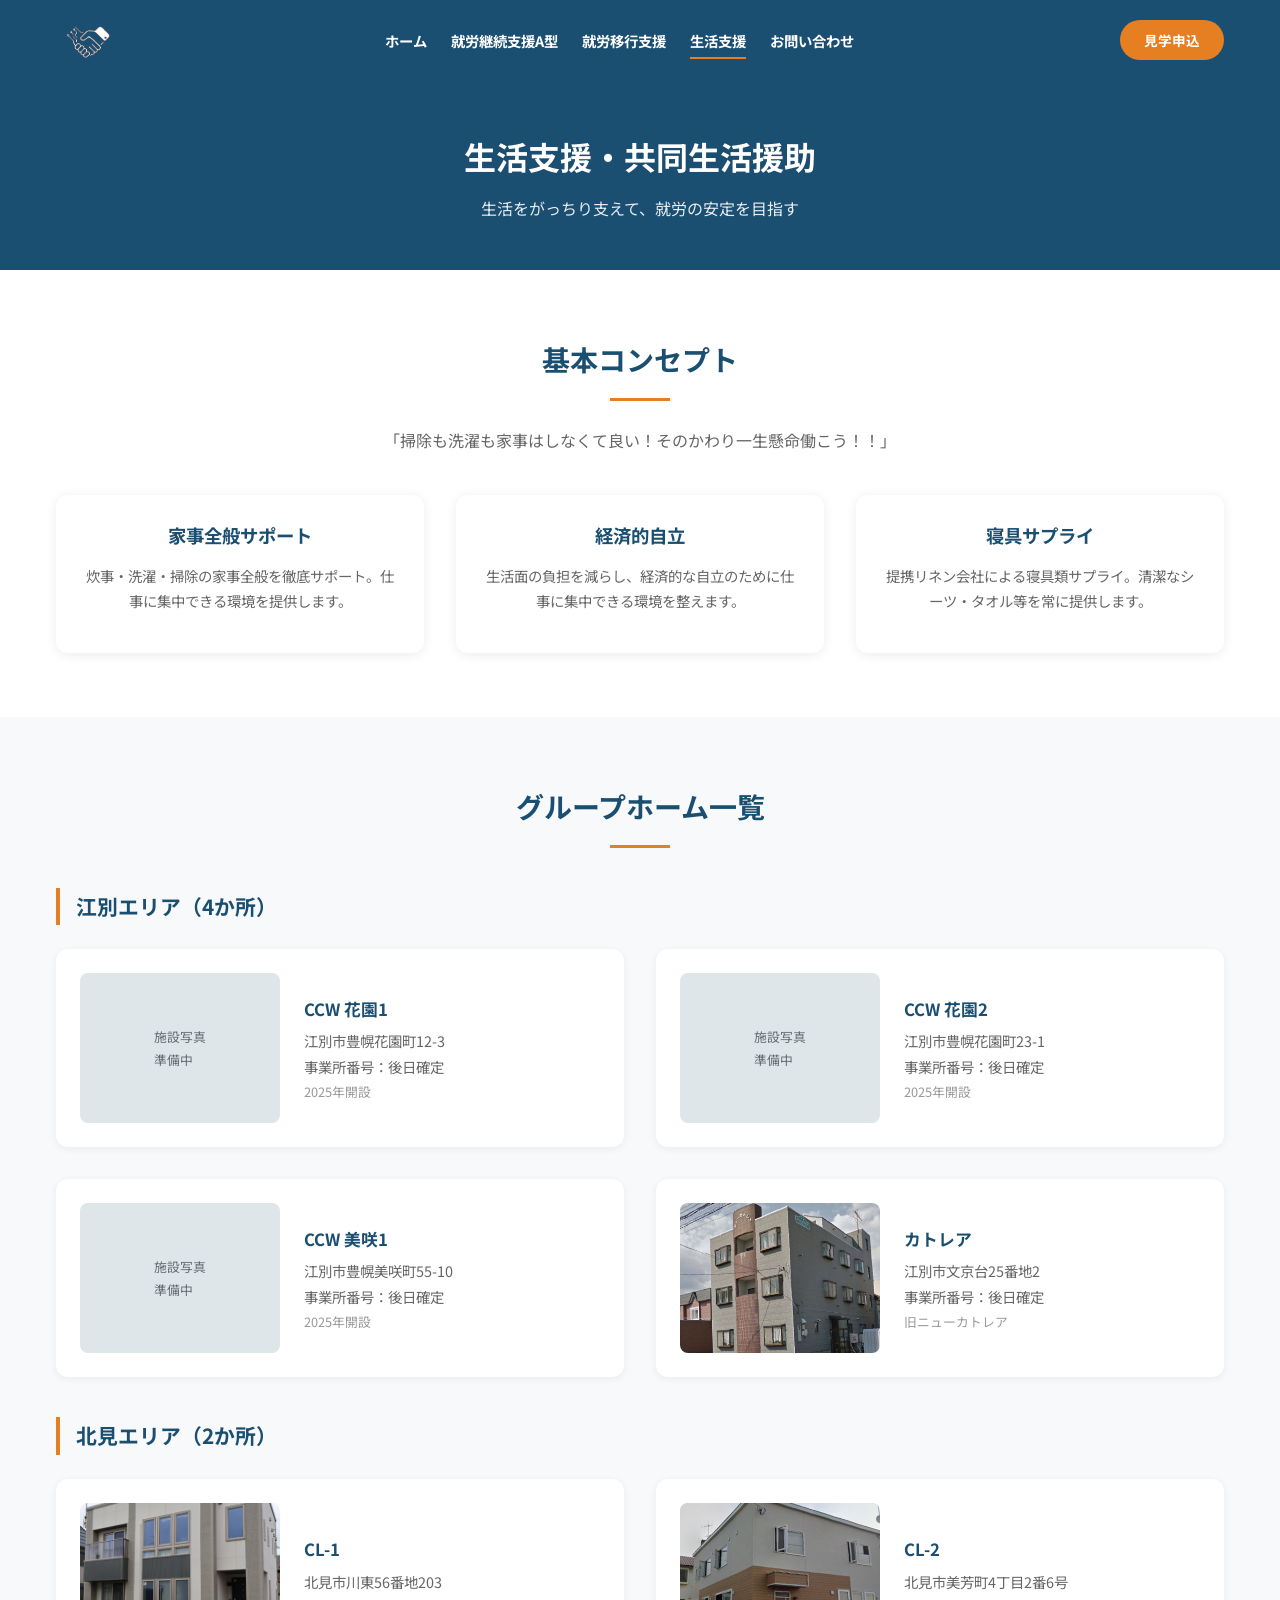
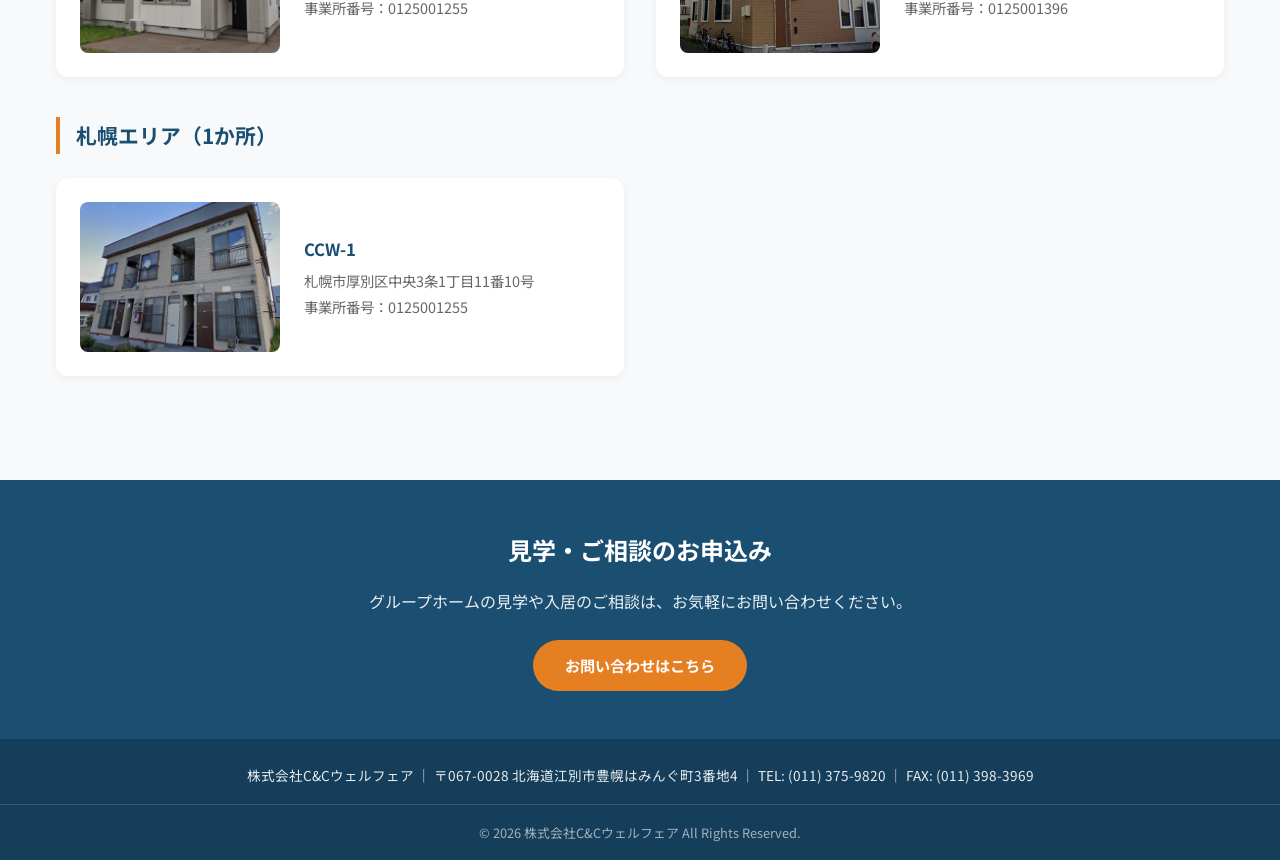
==== living.html @ 9853f087 "Add files via upload" ====
<!DOCTYPE html>
<html lang="ja">
<head>
  <meta charset="UTF-8">
  <meta name="viewport" content="width=device-width, initial-scale=1.0">
  <meta name="description" content="生活支援・共同生活援助 - 江別・北見・札幌エリアの全7か所のグループホームで安心の生活をサポート。">
  <title>生活支援・共同生活援助 | 株式会社C&Cウェルフェア</title>
  <link rel="preconnect" href="https://fonts.googleapis.com">
  <link rel="preconnect" href="https://fonts.gstatic.com" crossorigin>
  <link href="https://fonts.googleapis.com/css2?family=Noto+Sans+JP:wght@400;700&display=swap" rel="stylesheet">
  <link rel="stylesheet" href="css/style.css">
</head>
<body>

  <!-- ===== ヘッダー ===== -->
  <header class="site-header">
    <div class="header-inner container">
      <a href="index.html" class="site-logo">
        <img src="images/logo-icon.png" alt="C&Cウェルフェア">
      </a>
      <nav class="global-nav">
        <ul class="global-nav__list">
          <li><a href="index.html" class="global-nav__link">ホーム</a></li>
          <li><a href="a-type.html" class="global-nav__link">就労継続支援A型</a></li>
          <li><a href="transition.html" class="global-nav__link">就労移行支援</a></li>
          <li><a href="living.html" class="global-nav__link">生活支援</a></li>
          <li><a href="contact.html" class="global-nav__link">お問い合わせ</a></li>
        </ul>
      </nav>
      <a href="contact.html" class="btn-primary header-cta">見学申込</a>
      <button class="mobile-menu-toggle" aria-label="メニューを開く" aria-expanded="false">
        <span></span><span></span><span></span>
      </button>
    </div>
    <nav class="mobile-nav" aria-hidden="true">
      <ul class="mobile-nav__list">
        <li><a href="index.html">ホーム</a></li>
        <li><a href="a-type.html">就労継続支援A型</a></li>
        <li><a href="transition.html">就労移行支援</a></li>
        <li><a href="living.html">生活支援</a></li>
        <li><a href="contact.html">お問い合わせ</a></li>
      </ul>
      <div class="mobile-nav__cta">
        <a href="contact.html" class="btn-primary">見学申込</a>
      </div>
    </nav>
    <div class="mobile-overlay"></div>
  </header>

  <main>
    <!-- ===== ページヒーロー ===== -->
    <section class="page-hero">
      <div class="container">
        <h1>生活支援・共同生活援助</h1>
        <p>生活をがっちり支えて、就労の安定を目指す</p>
      </div>
    </section>

    <!-- ===== コンセプト ===== -->
    <section class="section">
      <div class="container">
        <h2 class="section-title">基本コンセプト</h2>
        <p class="section-lead">「掃除も洗濯も家事はしなくて良い！<br class="sp-br">そのかわり一生懸命働こう！！」</p>

        <div class="card-grid card-grid--3col">
          <div class="card">
            <div class="card__body" style="text-align: center;">
              <h3 class="card__title">家事全般サポート</h3>
              <p class="card__text">炊事・洗濯・掃除の家事全般を徹底サポート。仕事に集中できる環境を提供します。</p>
            </div>
          </div>
          <div class="card">
            <div class="card__body" style="text-align: center;">
              <h3 class="card__title">経済的自立</h3>
              <p class="card__text">生活面の負担を減らし、経済的な自立のために仕事に集中できる環境を整えます。</p>
            </div>
          </div>
          <div class="card">
            <div class="card__body" style="text-align: center;">
              <h3 class="card__title">寝具サプライ</h3>
              <p class="card__text">提携リネン会社による寝具類サプライ。清潔なシーツ・タオル等を常に提供します。</p>
            </div>
          </div>
        </div>
      </div>
    </section>

    <!-- ===== 江別エリア ===== -->
    <section class="section section--gray">
      <div class="container">
        <h2 class="section-title">グループホーム一覧</h2>

        <div class="area-section">
          <h3 class="area-title">江別エリア（4か所）</h3>
          <div class="card-grid card-grid--2col">
            <div class="gh-card">
              <div class="gh-card__image">
                <p>施設写真<br>準備中</p>
              </div>
              <div class="gh-card__body">
                <h4>CCW 花園1</h4>
                <p>江別市豊幌花園町12-3</p>
                <p class="office-info__number">事業所番号：後日確定</p>
                <p style="font-size: 0.8rem; color: #999;">2025年開設</p>
              </div>
            </div>
            <div class="gh-card">
              <div class="gh-card__image">
                <p>施設写真<br>準備中</p>
              </div>
              <div class="gh-card__body">
                <h4>CCW 花園2</h4>
                <p>江別市豊幌花園町23-1</p>
                <p class="office-info__number">事業所番号：後日確定</p>
                <p style="font-size: 0.8rem; color: #999;">2025年開設</p>
              </div>
            </div>
            <div class="gh-card">
              <div class="gh-card__image">
                <p>施設写真<br>準備中</p>
              </div>
              <div class="gh-card__body">
                <h4>CCW 美咲1</h4>
                <p>江別市豊幌美咲町55-10</p>
                <p class="office-info__number">事業所番号：後日確定</p>
                <p style="font-size: 0.8rem; color: #999;">2025年開設</p>
              </div>
            </div>
            <div class="gh-card">
              <div class="gh-card__image">
                <img src="images/カトレア.png" alt="カトレア">
              </div>
              <div class="gh-card__body">
                <h4>カトレア</h4>
                <p>江別市文京台25番地2</p>
                <p class="office-info__number">事業所番号：後日確定</p>
                <p style="font-size: 0.8rem; color: #999;">旧ニューカトレア</p>
              </div>
            </div>
          </div>
        </div>

        <!-- 北見エリア -->
        <div class="area-section">
          <h3 class="area-title">北見エリア（2か所）</h3>
          <div class="card-grid card-grid--2col">
            <div class="gh-card">
              <div class="gh-card__image">
                <img src="images/生活支援.png" alt="CL-1">
              </div>
              <div class="gh-card__body">
                <h4>CL-1</h4>
                <p>北見市川東56番地203</p>
                <p class="office-info__number">事業所番号：0125001255</p>
              </div>
            </div>
            <div class="gh-card">
              <div class="gh-card__image">
                <img src="images/CL2.png" alt="CL-2">
              </div>
              <div class="gh-card__body">
                <h4>CL-2</h4>
                <p>北見市美芳町4丁目2番6号</p>
                <p class="office-info__number">事業所番号：0125001396</p>
              </div>
            </div>
          </div>
        </div>

        <!-- 札幌エリア -->
        <div class="area-section">
          <h3 class="area-title">札幌エリア（1か所）</h3>
          <div class="card-grid card-grid--2col">
            <div class="gh-card">
              <div class="gh-card__image">
                <img src="images/CCW1.png" alt="CCW-1">
              </div>
              <div class="gh-card__body">
                <h4>CCW-1</h4>
                <p>札幌市厚別区中央3条1丁目11番10号</p>
                <p class="office-info__number">事業所番号：0125001255</p>
              </div>
            </div>
          </div>
        </div>
      </div>
    </section>

    <!-- ===== CTAバナー ===== -->
    <section class="cta-banner">
      <div class="container">
        <h2>見学・ご相談のお申込み</h2>
        <p>グループホームの見学や入居のご相談は、お気軽にお問い合わせください。</p>
        <a href="contact.html" class="btn-primary">お問い合わせはこちら</a>
      </div>
    </section>
  </main>

  <!-- ===== フッター ===== -->
  <footer class="site-footer">
    <div class="footer-inner container">
      <p class="footer-oneline">株式会社C&Cウェルフェア ｜ 〒067-0028 北海道江別市豊幌はみんぐ町3番地4 ｜ TEL: (011) 375-9820 ｜ FAX: (011) 398-3969</p>
    </div>
    <div class="footer-copyright">
      <p>&copy; 2026 株式会社C&Cウェルフェア All Rights Reserved.</p>
    </div>
  </footer>

  <script src="js/main.js"></script>
</body>
</html>
---- css/style.css ----
@charset "UTF-8";

/* ===========================
   C&Cウェルフェア Webサイト
   共通スタイルシート
   =========================== */

/* --- カスタムプロパティ --- */
:root {
  --color-primary: #1B4F72;
  --color-primary-dark: #153e5a;
  --color-primary-light: #2874a6;
  --color-accent: #E67E22;
  --color-accent-dark: #ca6f1e;
  --color-white: #ffffff;
  --color-bg-light: #f8f9fa;
  --color-bg-section: #ebf5fb;
  --color-text: #333333;
  --color-text-light: #666666;
  --color-border: #dee2e6;

  --font-body: 'Noto Sans JP', sans-serif;
  --fw-normal: 400;
  --fw-bold: 700;

  --spacing-xs: 0.5rem;
  --spacing-sm: 1rem;
  --spacing-md: 2rem;
  --spacing-lg: 3rem;
  --spacing-xl: 5rem;

  --container-max: 1200px;
  --header-height: 80px;
}

/* --- リセット・ベース --- */
*,
*::before,
*::after {
  box-sizing: border-box;
  margin: 0;
  padding: 0;
}

html {
  scroll-behavior: smooth;
  font-size: 16px;
}

body {
  font-family: var(--font-body);
  font-weight: var(--fw-normal);
  color: var(--color-text);
  line-height: 1.8;
  background-color: var(--color-white);
}

img {
  max-width: 100%;
  height: auto;
  display: block;
}

a {
  color: inherit;
  text-decoration: none;
}

ul, ol {
  list-style: none;
}

table {
  border-collapse: collapse;
  width: 100%;
}

/* --- ユーティリティ --- */
.container {
  max-width: var(--container-max);
  margin: 0 auto;
  padding: 0 1rem;
}

.visually-hidden {
  position: absolute;
  width: 1px;
  height: 1px;
  padding: 0;
  margin: -1px;
  overflow: hidden;
  clip: rect(0, 0, 0, 0);
  white-space: nowrap;
  border: 0;
}

.btn-primary {
  display: inline-block;
  padding: 0.75rem 2rem;
  background-color: var(--color-accent);
  color: var(--color-white);
  font-weight: var(--fw-bold);
  font-size: 0.95rem;
  border: none;
  border-radius: 50px;
  cursor: pointer;
  transition: background-color 0.3s, transform 0.2s;
  text-align: center;
}

.btn-primary:hover {
  background-color: var(--color-accent-dark);
  transform: translateY(-2px);
}

.btn-outline {
  display: inline-block;
  padding: 0.75rem 2rem;
  background-color: transparent;
  color: var(--color-white);
  font-weight: var(--fw-bold);
  font-size: 0.95rem;
  border: 2px solid var(--color-white);
  border-radius: 50px;
  cursor: pointer;
  transition: background-color 0.3s, color 0.3s;
  text-align: center;
}

.btn-outline:hover {
  background-color: var(--color-white);
  color: var(--color-primary);
}

/* ===========================
   ヘッダー
   =========================== */
.site-header {
  position: sticky;
  top: 0;
  z-index: 1000;
  background-color: var(--color-primary);
  height: var(--header-height);
  transition: box-shadow 0.3s;
}

.site-header.is-scrolled {
  box-shadow: 0 2px 10px rgba(0, 0, 0, 0.15);
}

.header-inner {
  display: flex;
  align-items: center;
  justify-content: space-between;
  height: 100%;
}

.site-logo img {
  height: 46px;
  width: auto;
  background-color: var(--color-primary);
  padding: 4px 8px;
  border-radius: 6px;
  mix-blend-mode: lighten;
}

.global-nav__list {
  display: flex;
  gap: 1.5rem;
}

.global-nav__link {
  color: var(--color-white);
  font-size: 0.9rem;
  font-weight: var(--fw-bold);
  padding: 0.5rem 0;
  position: relative;
  transition: opacity 0.3s;
}

.global-nav__link::after {
  content: '';
  position: absolute;
  bottom: 0;
  left: 0;
  width: 0;
  height: 2px;
  background-color: var(--color-accent);
  transition: width 0.3s;
}

.global-nav__link:hover::after,
.global-nav__link.is-current::after {
  width: 100%;
}

.header-cta {
  font-size: 0.85rem;
  padding: 0.5rem 1.5rem;
}

/* ハンバーガーメニュー */
.mobile-menu-toggle {
  display: none;
  flex-direction: column;
  justify-content: center;
  gap: 5px;
  width: 30px;
  height: 30px;
  background: none;
  border: none;
  cursor: pointer;
  padding: 0;
}

.mobile-menu-toggle span {
  display: block;
  width: 100%;
  height: 2px;
  background-color: var(--color-white);
  transition: transform 0.3s, opacity 0.3s;
}

.mobile-menu-toggle.is-open span:nth-child(1) {
  transform: translateY(7px) rotate(45deg);
}

.mobile-menu-toggle.is-open span:nth-child(2) {
  opacity: 0;
}

.mobile-menu-toggle.is-open span:nth-child(3) {
  transform: translateY(-7px) rotate(-45deg);
}

/* モバイルナビ */
.mobile-nav {
  position: fixed;
  top: var(--header-height);
  right: -100%;
  width: 280px;
  height: calc(100vh - var(--header-height));
  background-color: var(--color-primary);
  transition: right 0.3s ease;
  overflow-y: auto;
  z-index: 999;
}

.mobile-nav.is-open {
  right: 0;
}

.mobile-nav__list {
  padding: 1rem 0;
}

.mobile-nav__list li {
  border-bottom: 1px solid rgba(255, 255, 255, 0.1);
}

.mobile-nav__list a {
  display: block;
  color: var(--color-white);
  padding: 1rem 1.5rem;
  font-size: 0.95rem;
  font-weight: var(--fw-bold);
  transition: background-color 0.3s;
}

.mobile-nav__list a:hover,
.mobile-nav__list a.is-current {
  background-color: rgba(255, 255, 255, 0.1);
}

.mobile-nav__cta {
  padding: 1.5rem;
}

.mobile-nav__cta .btn-primary {
  display: block;
  width: 100%;
  text-align: center;
}

/* オーバーレイ */
.mobile-overlay {
  display: none;
  position: fixed;
  top: var(--header-height);
  left: 0;
  width: 100%;
  height: calc(100vh - var(--header-height));
  background-color: rgba(0, 0, 0, 0.5);
  z-index: 998;
}

.mobile-overlay.is-open {
  display: block;
}

/* ===========================
   ヒーロー（トップページ）
   =========================== */
.hero {
  position: relative;
  width: 100%;
  min-height: 80vh;
  display: flex;
  align-items: center;
  justify-content: center;
  overflow: hidden;
  background-color: #000;
}

.hero__bg {
  position: absolute;
  top: 0;
  left: 0;
  width: 100%;
  height: 100%;
  z-index: 1;
}

.hero__bg img {
  width: 100%;
  height: 100%;
  object-fit: cover;
  opacity: 0.6;
}

.hero__content {
  position: relative;
  z-index: 2;
  text-align: center;
  color: var(--color-white);
  padding: 2rem;
}

.hero__catch {
  font-size: 2.5rem;
  font-weight: var(--fw-bold);
  line-height: 1.4;
  margin-bottom: 1rem;
  text-shadow: 0 2px 8px rgba(0, 0, 0, 0.5);
}

.hero__sub {
  font-size: 1.1rem;
  margin-bottom: 2rem;
  text-shadow: 0 1px 4px rgba(0, 0, 0, 0.5);
}

.hero__cta {
  font-size: 1.1rem;
  padding: 1rem 2.5rem;
}

/* ===========================
   ページヒーロー（下層ページ）
   =========================== */
.page-hero {
  background-color: var(--color-primary);
  color: var(--color-white);
  padding: 3rem 0;
  text-align: center;
}

.page-hero h1 {
  font-size: 2rem;
  font-weight: var(--fw-bold);
  margin-bottom: 0.5rem;
}

.page-hero p {
  font-size: 1rem;
  opacity: 0.9;
}

/* ===========================
   セクション共通
   =========================== */
.section {
  padding: 4rem 0;
}

.section--gray {
  background-color: var(--color-bg-light);
}

.section--blue {
  background-color: var(--color-bg-section);
}

.section-title {
  font-size: 1.75rem;
  font-weight: var(--fw-bold);
  color: var(--color-primary);
  text-align: center;
  margin-bottom: 2.5rem;
  position: relative;
  padding-bottom: 1rem;
}

.section-title::after {
  content: '';
  position: absolute;
  bottom: 0;
  left: 50%;
  transform: translateX(-50%);
  width: 60px;
  height: 3px;
  background-color: var(--color-accent);
}

.section-lead {
  text-align: center;
  max-width: 100%;
  margin: -1rem auto 2.5rem;
  color: var(--color-text-light);
  line-height: 1.9;
  white-space: nowrap;
}

/* ===========================
   カードグリッド
   =========================== */
.card-grid {
  display: grid;
  gap: 2rem;
}

.card-grid--3col {
  grid-template-columns: repeat(3, 1fr);
}

.card-grid--2col {
  grid-template-columns: repeat(2, 1fr);
}

.card {
  background-color: var(--color-white);
  border-radius: 12px;
  box-shadow: 0 2px 12px rgba(0, 0, 0, 0.08);
  overflow: hidden;
  transition: transform 0.3s, box-shadow 0.3s;
}

.card:hover {
  transform: translateY(-4px);
  box-shadow: 0 6px 20px rgba(0, 0, 0, 0.12);
}

.card__image {
  width: 100%;
  aspect-ratio: 16 / 10;
  background-color: var(--color-bg-light);
  display: flex;
  align-items: center;
  justify-content: center;
  overflow: hidden;
}

.card__image img {
  width: 100%;
  height: 100%;
  object-fit: cover;
}

/* プレースホルダー画像代替 */
.card__image--placeholder {
  background-color: #dfe6e9;
  color: #636e72;
  font-size: 0.9rem;
  text-align: center;
  padding: 1rem;
}

.card__body {
  padding: 1.5rem;
}

.card__title {
  font-size: 1.15rem;
  font-weight: var(--fw-bold);
  color: var(--color-primary);
  margin-bottom: 0.75rem;
}

.card__text {
  font-size: 0.9rem;
  color: var(--color-text-light);
  margin-bottom: 1rem;
  line-height: 1.7;
}

.card__link {
  display: inline-block;
  color: var(--color-accent);
  font-weight: var(--fw-bold);
  font-size: 0.9rem;
  transition: color 0.3s;
}

.card__link:hover {
  color: var(--color-accent-dark);
}

/* ===========================
   会社概要テーブル
   =========================== */
.info-table {
  max-width: 800px;
  margin: 0 auto;
  border: 1px solid var(--color-border);
}

.info-table th,
.info-table td {
  padding: 1rem 1.5rem;
  border-bottom: 1px solid var(--color-border);
  text-align: left;
  font-size: 0.95rem;
}

.info-table th {
  background-color: var(--color-primary);
  color: var(--color-white);
  font-weight: var(--fw-bold);
  width: 180px;
  white-space: nowrap;
}

.info-table td {
  background-color: var(--color-white);
}

/* ===========================
   コンセプトセクション
   =========================== */
.concept {
  display: flex;
  align-items: center;
  gap: 3rem;
  margin-bottom: 2rem;
}

.concept__image {
  flex: 0 0 45%;
  aspect-ratio: 16 / 10;
  background-color: #dfe6e9;
  border-radius: 12px;
  display: flex;
  align-items: center;
  justify-content: center;
  color: #636e72;
  font-size: 0.9rem;
  overflow: hidden;
}

.concept__image img {
  width: 100%;
  height: 100%;
  object-fit: cover;
}

.concept__text {
  flex: 1;
}

.concept__text h3 {
  font-size: 1.3rem;
  color: var(--color-primary);
  margin-bottom: 1rem;
}

.concept__text p {
  color: var(--color-text-light);
  line-height: 1.9;
  margin-bottom: 0.5rem;
}

/* ===========================
   サービス詳細（2カラム）
   =========================== */
.service-detail {
  display: grid;
  grid-template-columns: 1fr 1fr;
  gap: 3rem;
  align-items: center;
  margin-bottom: 2rem;
}

.service-detail__content h3 {
  font-size: 1.25rem;
  color: var(--color-primary);
  margin-bottom: 1rem;
  padding-left: 1rem;
  border-left: 4px solid var(--color-accent);
}

.service-detail__content ul {
  padding-left: 0;
}

.service-detail__content li {
  padding: 0.4rem 0;
  padding-left: 1.5rem;
  position: relative;
  line-height: 1.7;
  color: var(--color-text-light);
}

.service-detail__content li::before {
  content: '';
  position: absolute;
  left: 0;
  top: 0.85rem;
  width: 8px;
  height: 8px;
  border-radius: 50%;
  background-color: var(--color-accent);
}

.service-detail__image {
  background-color: #dfe6e9;
  border-radius: 12px;
  display: flex;
  align-items: center;
  justify-content: center;
  color: #636e72;
  font-size: 0.9rem;
  overflow: hidden;
}

.service-detail__image img {
  width: 100%;
  height: auto;
  display: block;
  border-radius: 12px;
}

/* ===========================
   タイムライン（就労移行支援）
   =========================== */
.timeline {
  position: relative;
  max-width: 800px;
  margin: 0 auto;
  padding-left: 2rem;
}

.timeline::before {
  content: '';
  position: absolute;
  left: 0;
  top: 0;
  bottom: 0;
  width: 3px;
  background-color: var(--color-primary);
}

.timeline__item {
  position: relative;
  padding: 0 0 2.5rem 2rem;
}

.timeline__item:last-child {
  padding-bottom: 0;
}

.timeline__marker {
  position: absolute;
  left: -2rem;
  top: 0.25rem;
  width: 20px;
  height: 20px;
  border-radius: 50%;
  background-color: var(--color-accent);
  border: 3px solid var(--color-white);
  box-shadow: 0 0 0 3px var(--color-primary);
  transform: translateX(-50%);
  left: -1rem;
}

.timeline__step {
  display: inline-block;
  background-color: var(--color-primary);
  color: var(--color-white);
  font-size: 0.8rem;
  font-weight: var(--fw-bold);
  padding: 0.25rem 0.75rem;
  border-radius: 20px;
  margin-bottom: 0.5rem;
}

.timeline__title {
  font-size: 1.15rem;
  font-weight: var(--fw-bold);
  color: var(--color-primary);
  margin-bottom: 0.5rem;
}

.timeline__text {
  color: var(--color-text-light);
  line-height: 1.8;
  font-size: 0.95rem;
}

.timeline__text ul {
  margin-top: 0.5rem;
}

.timeline__text li {
  padding: 0.25rem 0;
  padding-left: 1.2rem;
  position: relative;
}

.timeline__text li::before {
  content: '';
  position: absolute;
  left: 0;
  top: 0.7rem;
  width: 6px;
  height: 6px;
  border-radius: 50%;
  background-color: var(--color-accent);
}

/* ===========================
   事業所情報
   =========================== */
.office-info {
  background-color: var(--color-bg-light);
  border-radius: 12px;
  padding: 2rem;
  margin-top: 1rem;
}

.office-info h3 {
  font-size: 1.1rem;
  color: var(--color-primary);
  margin-bottom: 1rem;
  padding-bottom: 0.5rem;
  border-bottom: 2px solid var(--color-accent);
}

.office-info__item {
  padding: 0.75rem 0;
  border-bottom: 1px solid var(--color-border);
}

.office-info__item:last-child {
  border-bottom: none;
}

.office-info__name {
  font-weight: var(--fw-bold);
  color: var(--color-primary);
}

.office-info__address {
  font-size: 0.9rem;
  color: var(--color-text-light);
}

.office-info__number {
  font-size: 0.85rem;
  color: var(--color-text-light);
}

/* PDFリンク */
.pdf-link {
  display: inline-flex;
  align-items: center;
  gap: 0.5rem;
  color: var(--color-accent);
  font-weight: var(--fw-bold);
  font-size: 0.9rem;
  margin-top: 0.5rem;
  transition: color 0.3s;
}

.pdf-link:hover {
  color: var(--color-accent-dark);
}

.pdf-link::before {
  content: '\1F4C4';
  font-size: 1.1rem;
}

/* ===========================
   GHカード（生活支援）
   =========================== */
.area-section {
  margin-bottom: 2.5rem;
}

.area-title {
  font-size: 1.3rem;
  font-weight: var(--fw-bold);
  color: var(--color-primary);
  margin-bottom: 1.5rem;
  padding-left: 1rem;
  border-left: 4px solid var(--color-accent);
}

.gh-card {
  background-color: var(--color-white);
  border-radius: 12px;
  box-shadow: 0 2px 8px rgba(0, 0, 0, 0.06);
  padding: 1.5rem;
  display: flex;
  gap: 1.5rem;
  align-items: center;
}

.gh-card__image {
  flex: 0 0 200px;
  aspect-ratio: 4 / 3;
  background-color: #dfe6e9;
  border-radius: 8px;
  display: flex;
  align-items: center;
  justify-content: center;
  color: #636e72;
  font-size: 0.8rem;
  overflow: hidden;
}

.gh-card__image img {
  width: 100%;
  height: 100%;
  object-fit: cover;
}

.gh-card__body h4 {
  font-size: 1.05rem;
  font-weight: var(--fw-bold);
  color: var(--color-primary);
  margin-bottom: 0.25rem;
}

.gh-card__body p {
  font-size: 0.9rem;
  color: var(--color-text-light);
}

/* ===========================
   フォーム
   =========================== */
.contact-form {
  max-width: 700px;
  margin: 0 auto;
}

.form-group {
  margin-bottom: 1.5rem;
}

.form-group__label {
  display: block;
  font-weight: var(--fw-bold);
  font-size: 0.95rem;
  margin-bottom: 0.5rem;
  color: var(--color-text);
}

.form-group__required {
  display: inline-block;
  background-color: #e74c3c;
  color: var(--color-white);
  font-size: 0.7rem;
  padding: 0.1rem 0.5rem;
  border-radius: 3px;
  margin-left: 0.5rem;
  vertical-align: middle;
}

.form-group__optional {
  display: inline-block;
  background-color: #95a5a6;
  color: var(--color-white);
  font-size: 0.7rem;
  padding: 0.1rem 0.5rem;
  border-radius: 3px;
  margin-left: 0.5rem;
  vertical-align: middle;
}

.form-group__input,
.form-group__select,
.form-group__textarea {
  width: 100%;
  padding: 0.75rem 1rem;
  border: 1px solid var(--color-border);
  border-radius: 8px;
  font-family: var(--font-body);
  font-size: 0.95rem;
  transition: border-color 0.3s, box-shadow 0.3s;
}

.form-group__input:focus,
.form-group__select:focus,
.form-group__textarea:focus {
  outline: none;
  border-color: var(--color-primary);
  box-shadow: 0 0 0 3px rgba(27, 79, 114, 0.15);
}

.form-group__textarea {
  min-height: 150px;
  resize: vertical;
}

.form-group__radio-group,
.form-group__checkbox-group {
  display: flex;
  flex-wrap: wrap;
  gap: 1rem;
  margin-top: 0.25rem;
}

.form-group__radio-group label,
.form-group__checkbox-group label {
  display: flex;
  align-items: center;
  gap: 0.4rem;
  font-size: 0.9rem;
  cursor: pointer;
}

.form-submit {
  text-align: center;
  margin-top: 2rem;
}

.form-submit .btn-primary {
  min-width: 250px;
  padding: 1rem 3rem;
  font-size: 1.05rem;
}

/* ===========================
   Google Maps
   =========================== */
.map-container {
  position: relative;
  width: 100%;
  padding-top: 56.25%;
  border-radius: 12px;
  overflow: hidden;
  margin: 1rem 0;
}

.map-container iframe {
  position: absolute;
  top: 0;
  left: 0;
  width: 100%;
  height: 100%;
  border: 0;
}

/* ===========================
   CTAバナー
   =========================== */
.cta-banner {
  background-color: var(--color-primary);
  color: var(--color-white);
  text-align: center;
  padding: 3rem 0;
}

.cta-banner h2 {
  font-size: 1.5rem;
  margin-bottom: 1rem;
}

.cta-banner p {
  margin-bottom: 1.5rem;
  opacity: 0.9;
}

/* ===========================
   沿革テーブル
   =========================== */
.history-table {
  max-width: 900px;
  margin: 0 auto;
}

.history-table tr {
  border-bottom: 1px solid var(--color-border);
}

.history-table th {
  padding: 1rem;
  font-weight: var(--fw-bold);
  color: var(--color-primary);
  white-space: nowrap;
  vertical-align: top;
  width: 140px;
}

.history-table td {
  padding: 1rem;
  color: var(--color-text-light);
  line-height: 1.7;
}

/* ===========================
   連絡先セクション
   =========================== */
.contact-info {
  text-align: center;
  padding: 2rem;
  background-color: var(--color-bg-light);
  border-radius: 12px;
  margin-top: 2rem;
}

.contact-info__tel {
  font-size: 1.8rem;
  font-weight: var(--fw-bold);
  color: var(--color-primary);
  margin: 0.5rem 0;
}

.contact-info__note {
  font-size: 0.9rem;
  color: var(--color-text-light);
}

/* ===========================
   フッター
   =========================== */
.site-footer {
  background-color: var(--color-primary-dark);
  color: var(--color-white);
  padding: 1.5rem 0 0;
}

.footer-inner {
  padding-bottom: 1rem;
  text-align: center;
}

.footer-oneline {
  font-size: 0.85rem;
  opacity: 0.9;
  line-height: 1.8;
  white-space: nowrap;
}

.footer-copyright {
  border-top: 1px solid rgba(255, 255, 255, 0.15);
  text-align: center;
  padding: 1rem 0;
}

.footer-copyright p {
  font-size: 0.8rem;
  opacity: 0.6;
}

/* ===========================
   レスポンシブ
   =========================== */

/* タブレット */
@media (max-width: 1023px) {
  .card-grid--3col {
    grid-template-columns: repeat(2, 1fr);
  }

  .service-detail {
    grid-template-columns: 1fr;
  }

  .concept {
    flex-direction: column;
  }

  .concept__image {
    flex: auto;
    width: 100%;
  }

  .footer-oneline {
    white-space: normal;
    font-size: 0.8rem;
  }
}

/* モバイル専用改行 */
.sp-br {
  display: none;
}

/* スマートフォン */
@media (max-width: 767px) {
  .sp-br {
    display: inline;
  }
  :root {
    --header-height: 60px;
  }

  .global-nav,
  .header-cta {
    display: none;
  }

  .mobile-menu-toggle {
    display: flex;
  }

  .hero {
    min-height: 60vh;
  }

  .hero__catch {
    font-size: 1.5rem;
  }

  .hero__sub {
    font-size: 0.9rem;
  }

  .page-hero h1 {
    font-size: 1.5rem;
  }

  .section {
    padding: 3rem 0;
  }

  .section-title {
    font-size: 1.4rem;
  }

  .card-grid--3col,
  .card-grid--2col {
    grid-template-columns: 1fr;
  }

  .info-table th,
  .info-table td {
    display: block;
    width: 100%;
  }

  .info-table th {
    padding: 0.75rem 1rem;
  }

  .info-table td {
    padding: 0.75rem 1rem;
  }

  .gh-card {
    flex-direction: column;
  }

  .gh-card__image {
    flex: auto;
    width: 100%;
  }

  .timeline {
    padding-left: 1.5rem;
  }

  .cta-banner h2 {
    font-size: 1.2rem;
  }

  .contact-info__tel {
    font-size: 1.4rem;
  }
}
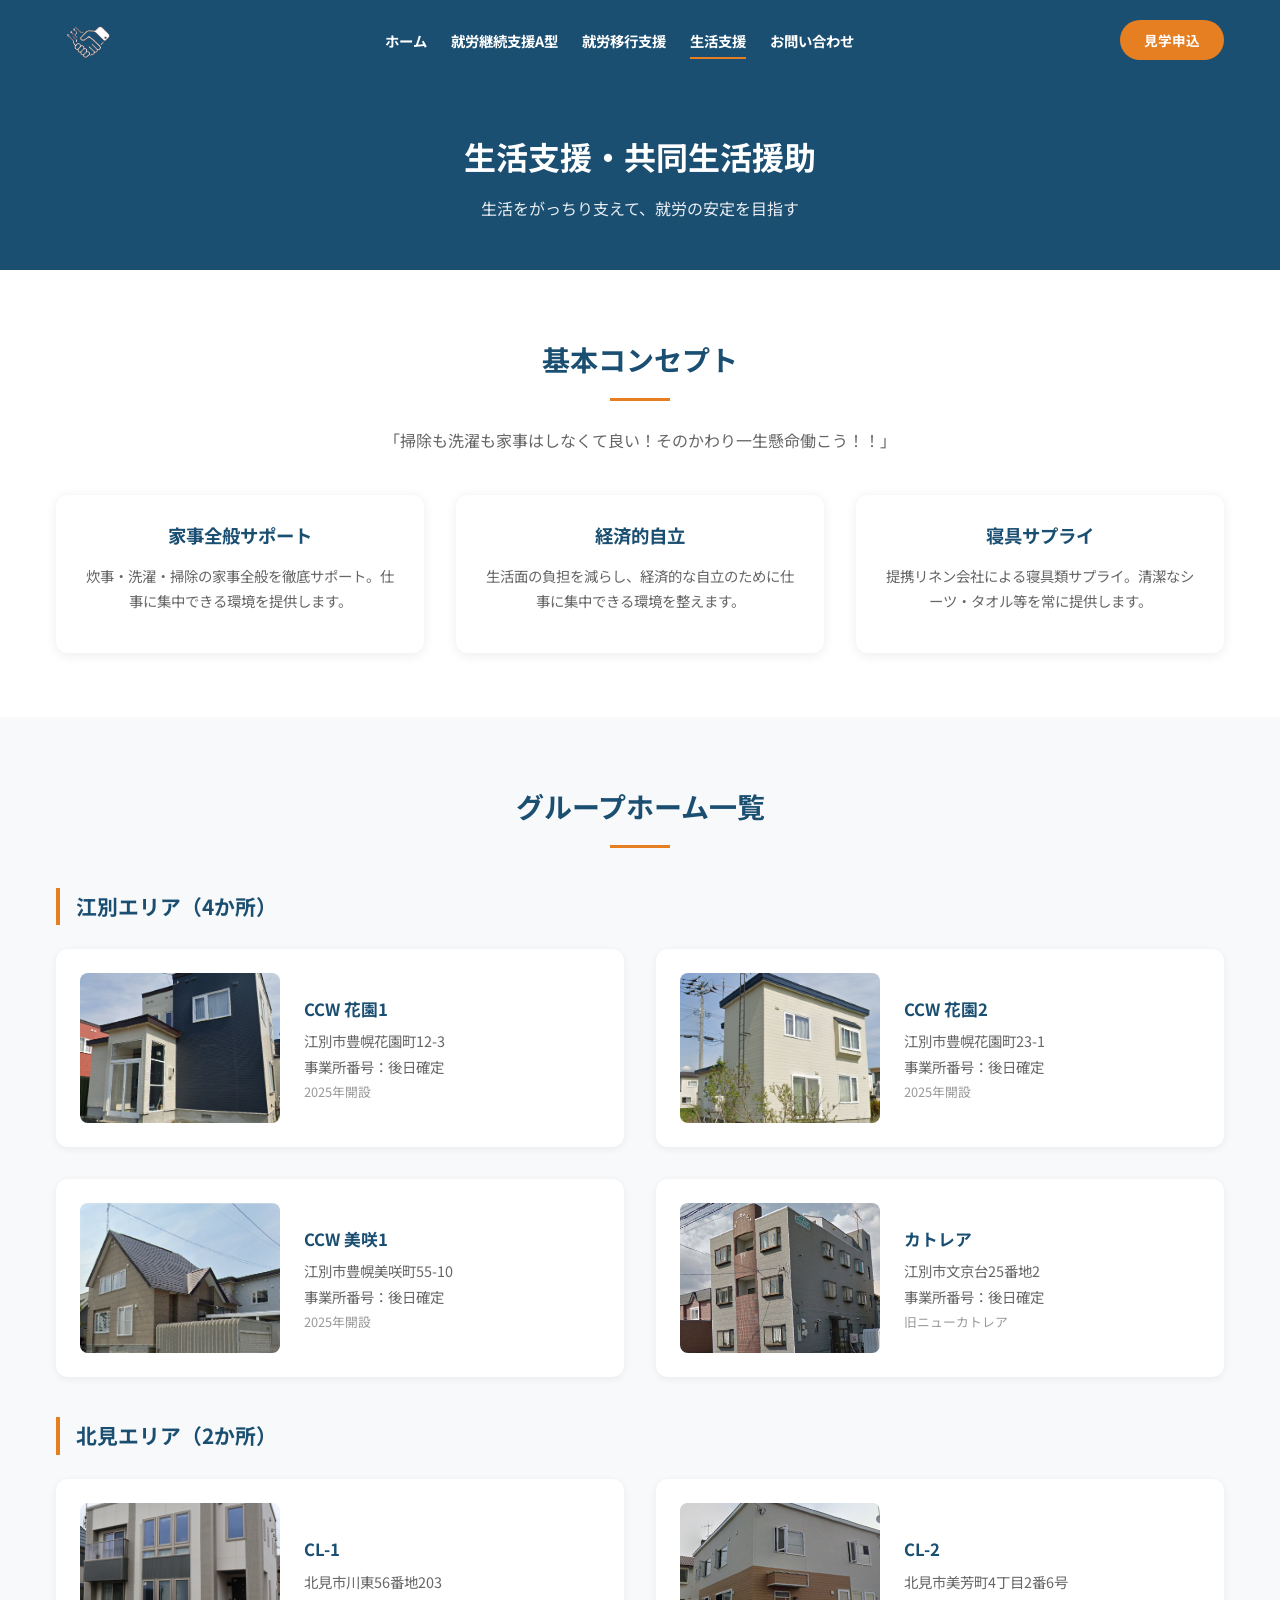
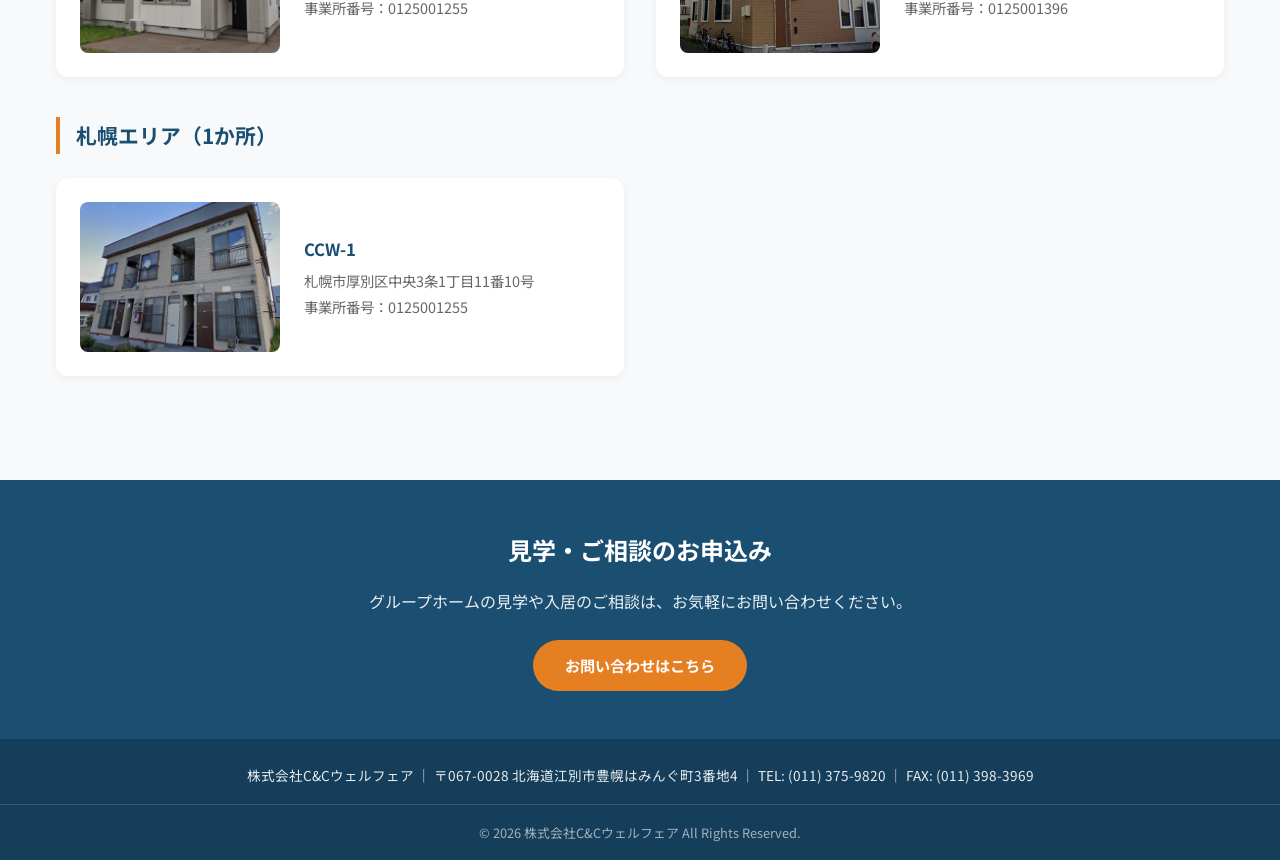
==== commit 1d81712f: "Add files via upload" ====
--- a/living.html
+++ b/living.html
@@ -95,7 +95,7 @@
           <div class="card-grid card-grid--2col">
             <div class="gh-card">
               <div class="gh-card__image">
-                <p>施設写真<br>準備中</p>
+                <img src="images/花園１.png" alt="CCW 花園1">
               </div>
               <div class="gh-card__body">
                 <h4>CCW 花園1</h4>
@@ -106,7 +106,7 @@
             </div>
             <div class="gh-card">
               <div class="gh-card__image">
-                <p>施設写真<br>準備中</p>
+                <img src="images/花園２.png" alt="CCW 花園2">
               </div>
               <div class="gh-card__body">
                 <h4>CCW 花園2</h4>
@@ -117,7 +117,7 @@
             </div>
             <div class="gh-card">
               <div class="gh-card__image">
-                <p>施設写真<br>準備中</p>
+                <img src="images/美咲１.png" alt="CCW 美咲1">
               </div>
               <div class="gh-card__body">
                 <h4>CCW 美咲1</h4>
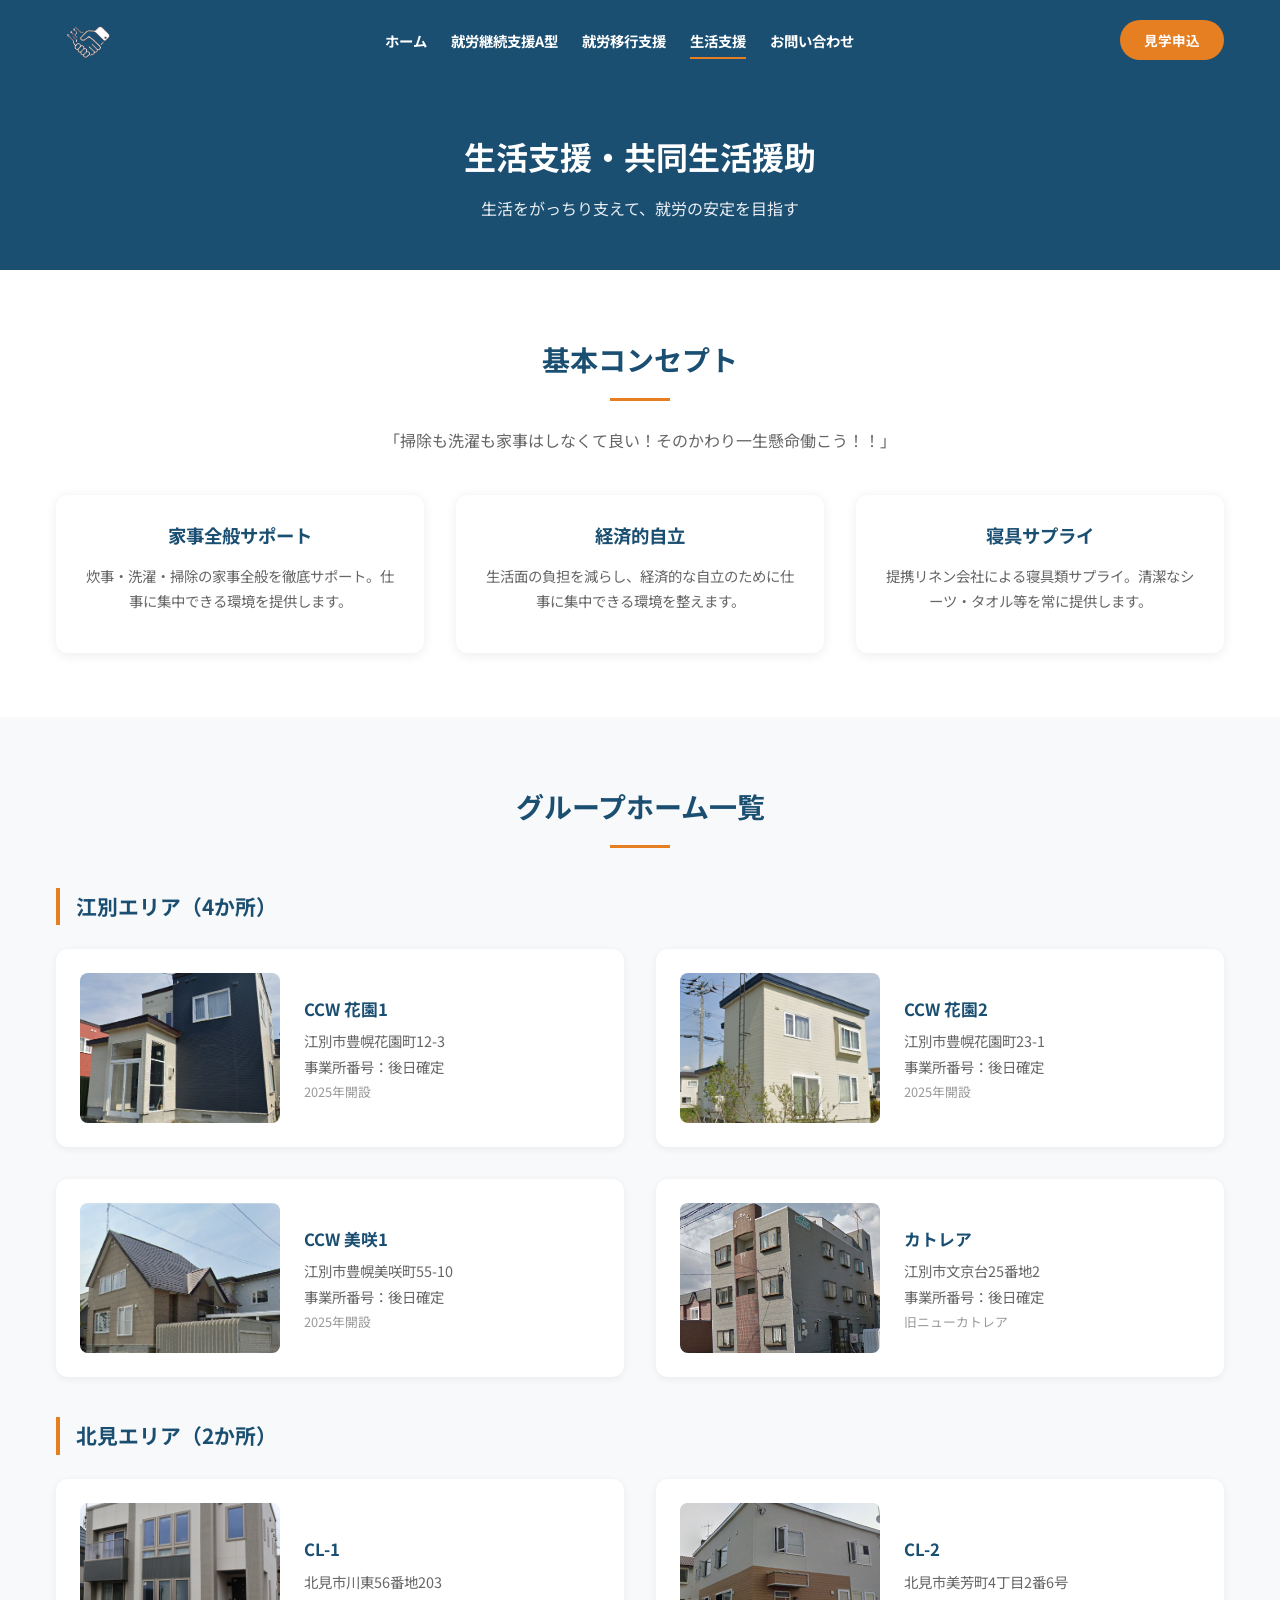
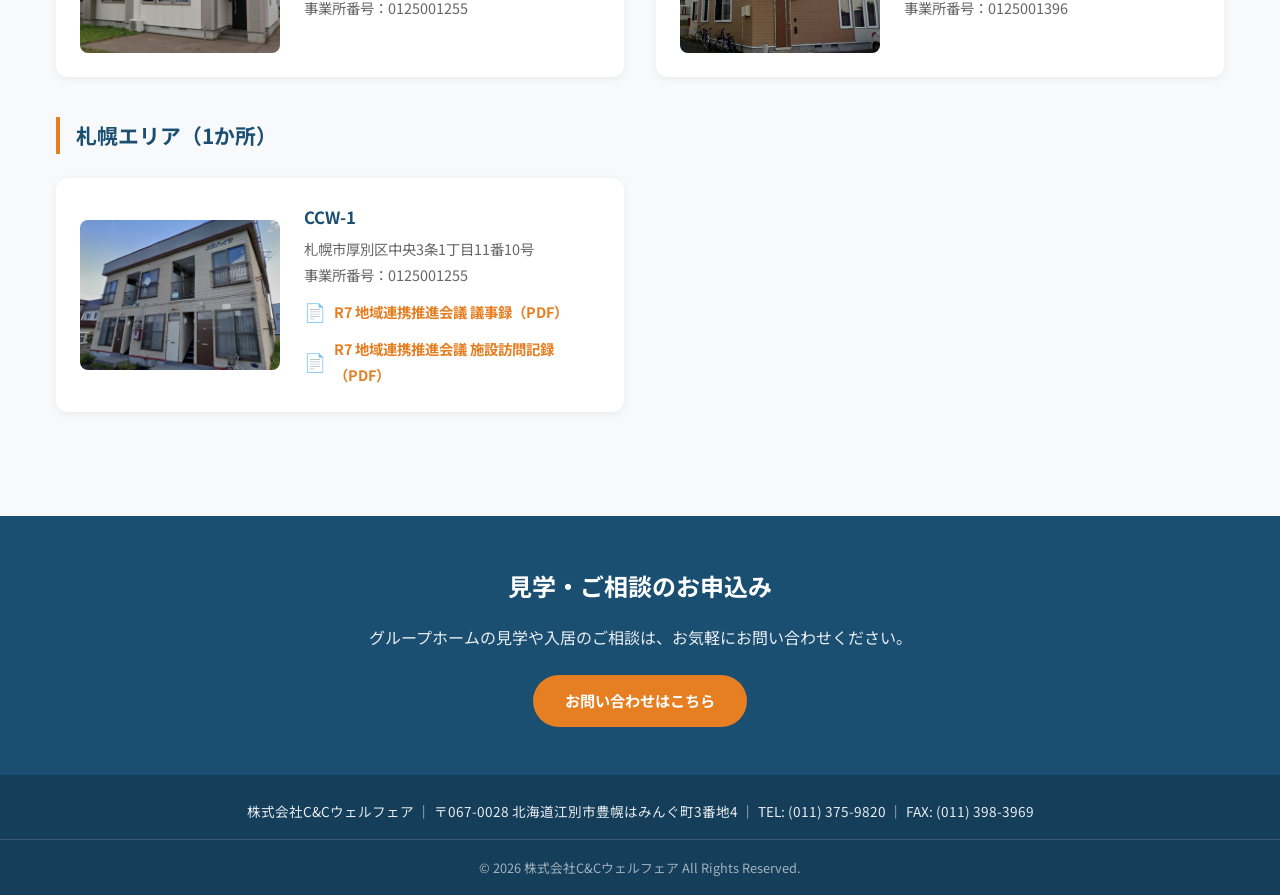
==== commit ab6b1c79: "Add files via upload" ====
--- a/living.html
+++ b/living.html
@@ -179,6 +179,8 @@
                 <h4>CCW-1</h4>
                 <p>札幌市厚別区中央3条1丁目11番10号</p>
                 <p class="office-info__number">事業所番号：0125001255</p>
+                <a href="R7_地域連携推進会議議事録.pdf" class="pdf-link" target="_blank">R7 地域連携推進会議 議事録（PDF）</a>
+                <a href="R7_地域連携推進会議施設訪問記録.pdf" class="pdf-link" target="_blank">R7 地域連携推進会議 施設訪問記録（PDF）</a>
               </div>
             </div>
           </div>
